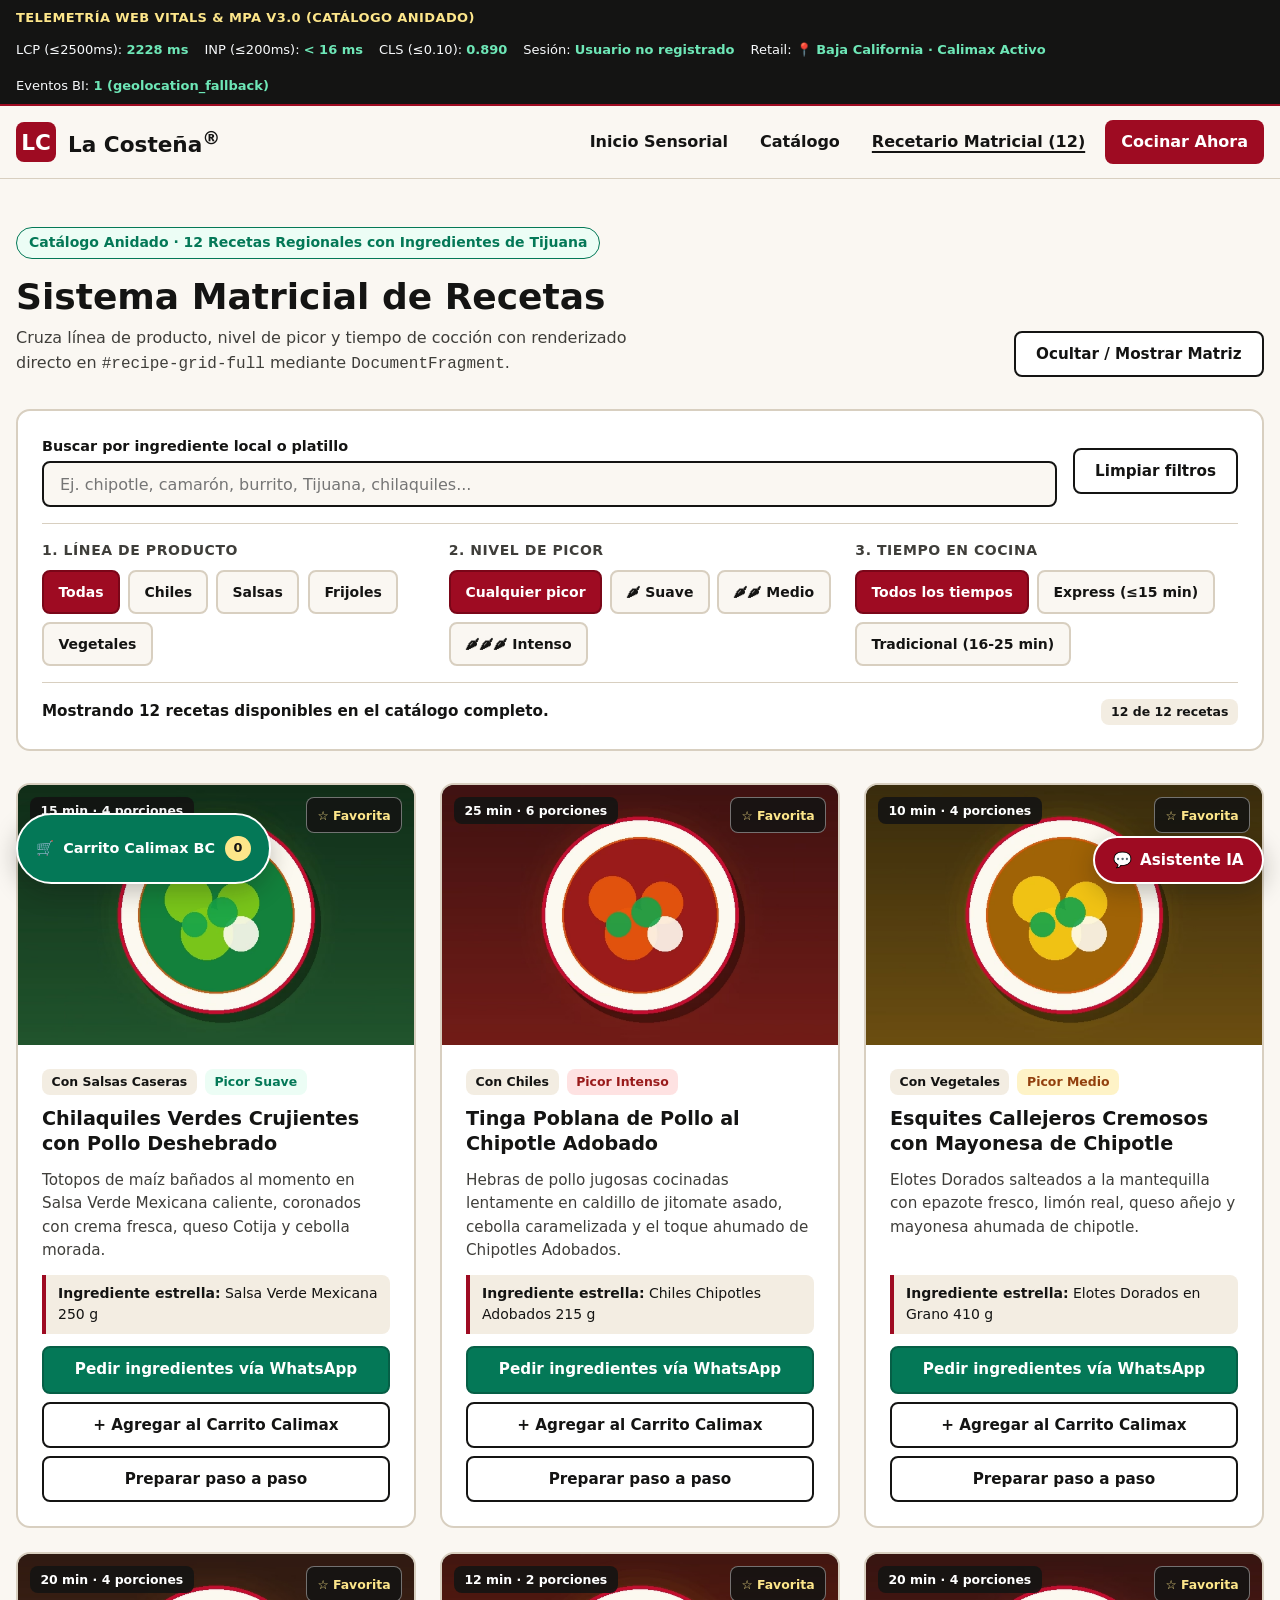
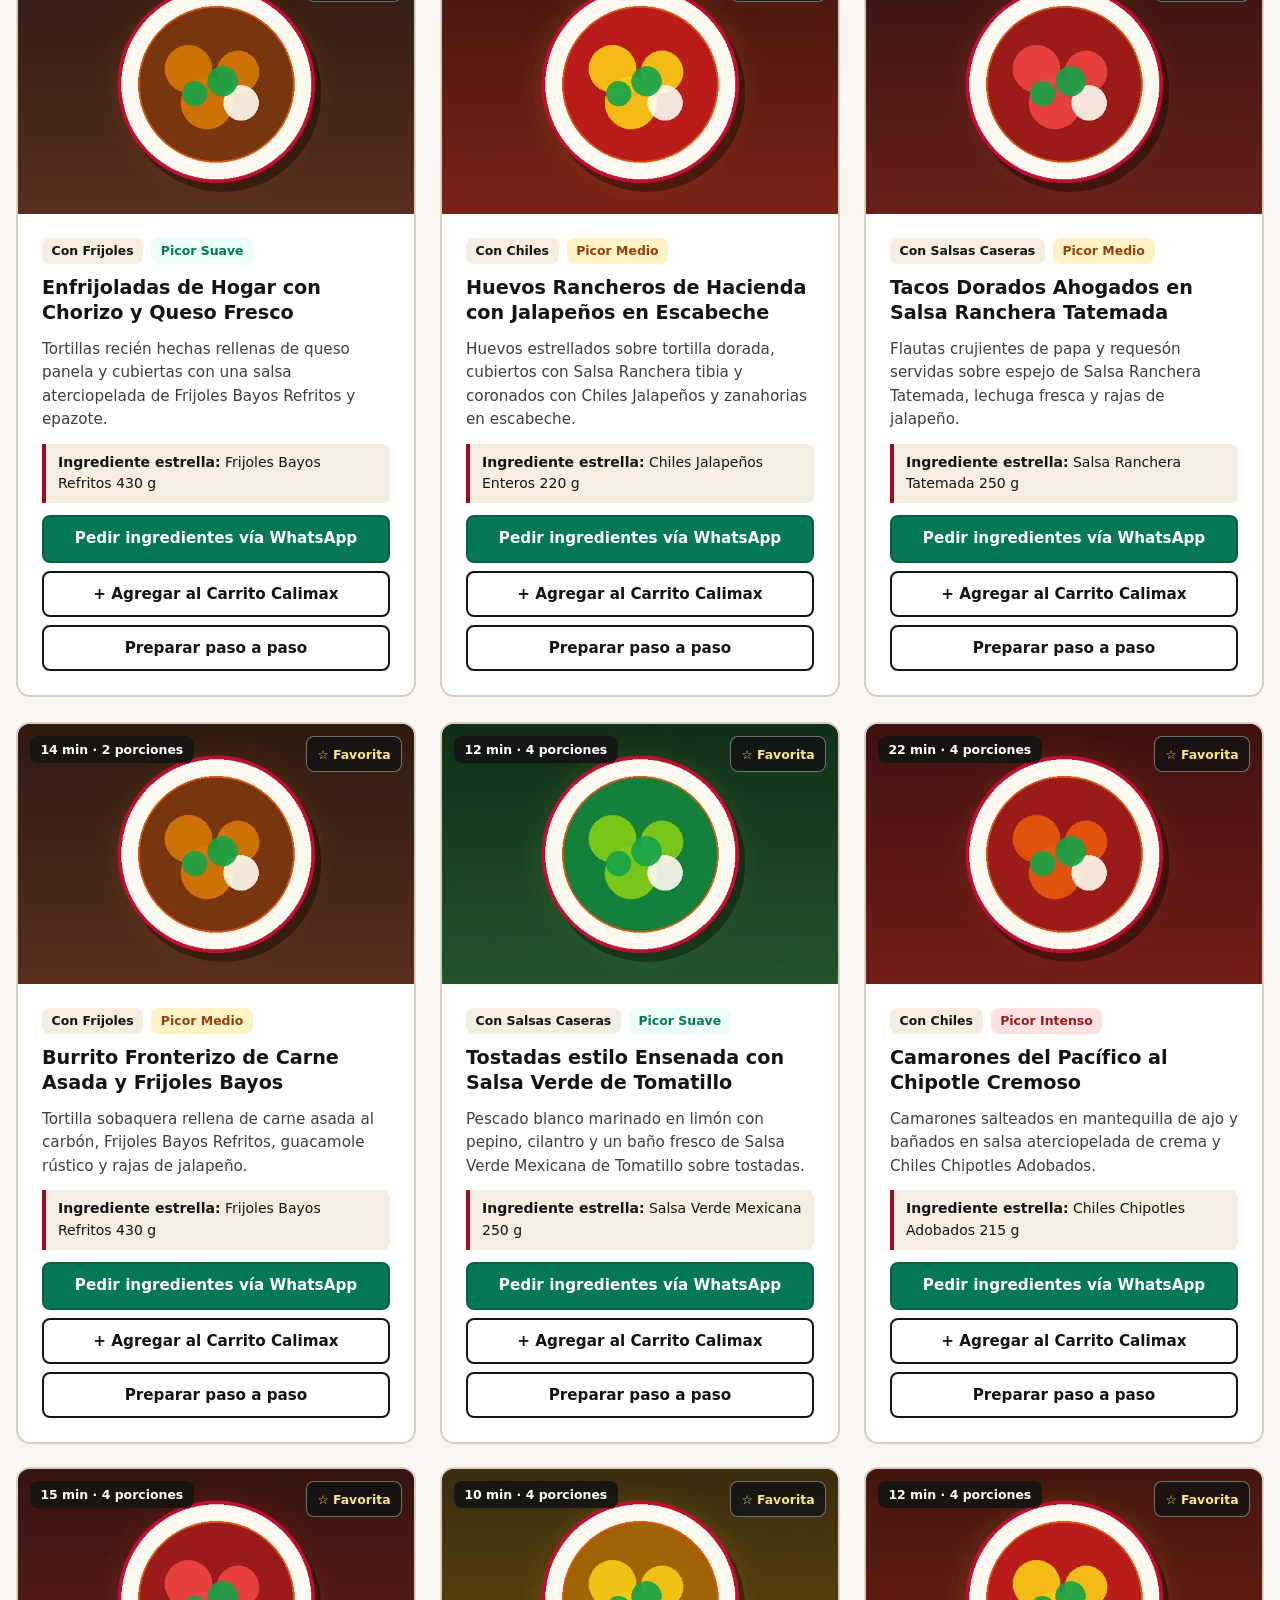
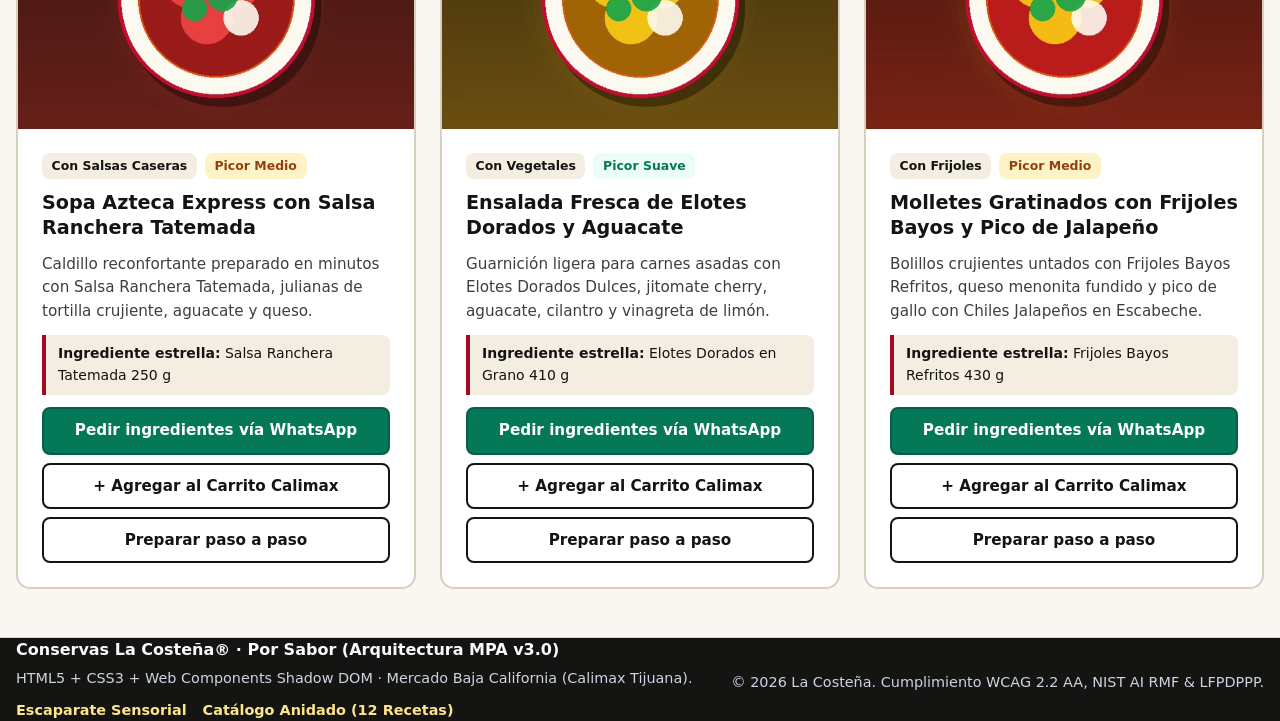
==== recetas.html @ 07c8aaff "Version 4.0" ====
<!DOCTYPE html>
<html lang="es-MX">
<head>
  <meta charset="UTF-8">
  <meta name="viewport" content="width=device-width, initial-scale=1.0">
  <title>La Costeña® | Recetario Matricial Completo (12+ Recetas Baja California)</title>
  <meta name="description" content="Explora las 12 recetas del Sistema Matricial de La Costeña® para Baja California. Filtra por línea de producto, nivel de picor y tiempo, y pide ingredientes en Calimax Tijuana.">
  <meta name="theme-color" content="#9E0B22">
  <link rel="stylesheet" href="css/styles.css">

  <!-- AEO JSON-LD Granular en recetas.html: 12 Recetas Completas -->
  <script type="application/ld+json">
  {
    "@context": "https://schema.org",
    "@graph": [
      { "@type": "Recipe", "@id": "https://www.lacostena.com.mx/#rec-chilaquiles", "name": "Chilaquiles Verdes Crujientes con Pollo Deshebrado" },
      { "@type": "Recipe", "@id": "https://www.lacostena.com.mx/#rec-tinga", "name": "Tinga Poblana de Pollo al Chipotle Adobado" },
      { "@type": "Recipe", "@id": "https://www.lacostena.com.mx/#rec-esquites", "name": "Esquites Callejeros Cremosos con Mayonesa de Chipotle" },
      { "@type": "Recipe", "@id": "https://www.lacostena.com.mx/#rec-enfrijoladas", "name": "Enfrijoladas de Hogar con Chorizo y Queso Fresco" },
      { "@type": "Recipe", "@id": "https://www.lacostena.com.mx/#rec-huevos-rancheros", "name": "Huevos Rancheros de Hacienda con Jalapeños en Escabeche" },
      { "@type": "Recipe", "@id": "https://www.lacostena.com.mx/#rec-tacos-dorados", "name": "Tacos Dorados Ahogados en Salsa Ranchera Tatemada" },
      { "@type": "Recipe", "@id": "https://www.lacostena.com.mx/#rec-burrito-baja", "name": "Burrito Fronterizo de Carne Asada y Frijoles Bayos" },
      { "@type": "Recipe", "@id": "https://www.lacostena.com.mx/#rec-tostadas-ceviche-verde", "name": "Tostadas estilo Ensenada con Salsa Verde de Tomatillo" },
      { "@type": "Recipe", "@id": "https://www.lacostena.com.mx/#rec-camarones-chipotle", "name": "Camarones del Pacífico al Chipotle Cremoso" },
      { "@type": "Recipe", "@id": "https://www.lacostena.com.mx/#rec-sopa-tortilla-ranchera", "name": "Sopa Azteca Express con Salsa Ranchera Tatemada" },
      { "@type": "Recipe", "@id": "https://www.lacostena.com.mx/#rec-ensalada-elotes-tijuana", "name": "Ensalada Fresca de Elotes Dorados y Aguacate" },
      { "@type": "Recipe", "@id": "https://www.lacostena.com.mx/#rec-molletes-jalapeno", "name": "Molletes Gratinados con Frijoles Bayos y Pico de Jalapeño" }
    ]
  }
  </script>
</head>
<body>
  <a href="#main-content" class="skip-link">Saltar al contenido principal</a>

  <!-- Barra de Auditoría de Presupuestos de Rendimiento y Telemetría Omnicanal -->
  <aside class="perf-bar" aria-label="Auditoría de presupuesto de rendimiento y telemetría en tiempo real">
    <div class="container perf-bar-inner">
      <span class="perf-title">Telemetría Web Vitals &amp; MPA v3.0 (Catálogo Anidado)</span>
      <ul class="perf-metrics">
        <li>LCP (&le;2500ms): <strong id="metric-lcp">&lt; 180 ms</strong></li>
        <li>INP (&le;200ms): <strong id="metric-inp">&lt; 16 ms</strong></li>
        <li>CLS (&le;0.10): <strong id="metric-cls">0.000</strong></li>
        <li>Sesión: <strong id="auth-status-label">Usuario no registrado</strong></li>
        <li>Retail: <strong id="geo-region-badge">📍 Baja California · Calimax Activo</strong></li>
        <li>Eventos BI: <strong id="metric-events" data-count="0">0</strong></li>
      </ul>
    </div>
  </aside>

  <!-- Web Component de Cabecera Compartida (Shadow DOM) -->
  <site-header>
    <header class="site-header">
      <nav aria-label="Navegación de respaldo"><a href="index.html">Volver al inicio</a></nav>
    </header>
  </site-header>

  <main id="main-content">
    <section id="recetas" class="section-block" aria-labelledby="recetas-heading">
      <div class="container">
        <div class="section-header">
          <div>
            <span class="eyebrow">Catálogo Anidado · 12 Recetas Regionales con Ingredientes de Tijuana</span>
            <h1 id="recetas-heading" class="section-title">Sistema Matricial de Recetas</h1>
            <p class="section-subtitle">
              Cruza línea de producto, nivel de picor y tiempo de cocción con renderizado directo en <code>#recipe-grid-full</code> mediante <code>DocumentFragment</code>.
            </p>
          </div>
          <button
            type="button"
            class="btn btn-secondary"
            id="btn-toggle-matrix"
            aria-expanded="true"
            aria-controls="matrix-panel"
          >
            Ocultar / Mostrar Matriz
          </button>
        </div>

        <div id="matrix-panel" class="matrix-shell">
          <div class="matrix-top-bar">
            <div class="search-field-wrap">
              <label for="recipe-search" class="search-label">Buscar por ingrediente local o platillo</label>
              <input
                type="search"
                id="recipe-search"
                class="search-input"
                placeholder="Ej. chipotle, camarón, burrito, Tijuana, chilaquiles..."
                autocomplete="off"
              >
            </div>
            <button type="button" class="btn btn-secondary" id="btn-reset-filters">
              Limpiar filtros
            </button>
          </div>

          <div id="recipe-matrix-controls" class="matrix-controls-grid">
            <!-- Eje 1: Categoría de Producto -->
            <div>
              <h2 id="axis-category-label" class="matrix-axis-title">1. Línea de Producto</h2>
              <div class="chip-group" role="group" aria-labelledby="axis-category-label">
                <button type="button" class="filter-chip" data-axis="category" data-value="all" aria-pressed="true">Todas</button>
                <button type="button" class="filter-chip" data-axis="category" data-value="chiles" aria-pressed="false">Chiles</button>
                <button type="button" class="filter-chip" data-axis="category" data-value="salsas" aria-pressed="false">Salsas</button>
                <button type="button" class="filter-chip" data-axis="category" data-value="frijoles" aria-pressed="false">Frijoles</button>
                <button type="button" class="filter-chip" data-axis="category" data-value="vegetales" aria-pressed="false">Vegetales</button>
              </div>
            </div>

            <!-- Eje 2: Nivel de Picor -->
            <div>
              <h2 id="axis-heat-label" class="matrix-axis-title">2. Nivel de Picor</h2>
              <div class="chip-group" role="group" aria-labelledby="axis-heat-label">
                <button type="button" class="filter-chip" data-axis="heat" data-value="all" aria-pressed="true">Cualquier picor</button>
                <button type="button" class="filter-chip" data-axis="heat" data-value="suave" aria-pressed="false">🌶 Suave</button>
                <button type="button" class="filter-chip" data-axis="heat" data-value="medio" aria-pressed="false">🌶🌶 Medio</button>
                <button type="button" class="filter-chip" data-axis="heat" data-value="alto" aria-pressed="false">🌶🌶🌶 Intenso</button>
              </div>
            </div>

            <!-- Eje 3: Tiempo de Preparación -->
            <div>
              <h2 id="axis-time-label" class="matrix-axis-title">3. Tiempo en Cocina</h2>
              <div class="chip-group" role="group" aria-labelledby="axis-time-label">
                <button type="button" class="filter-chip" data-axis="time" data-value="all" aria-pressed="true">Todos los tiempos</button>
                <button type="button" class="filter-chip" data-axis="time" data-value="express" aria-pressed="false">Express (&le;15 min)</button>
                <button type="button" class="filter-chip" data-axis="time" data-value="tradicional" aria-pressed="false">Tradicional (16-25 min)</button>
              </div>
            </div>
          </div>

          <div class="matrix-status-bar">
            <p id="filter-status" role="status" aria-live="polite" aria-atomic="true">
              Mostrando 12 recetas disponibles en el catálogo completo.
            </p>
            <span id="recipe-count-badge" class="tag-pill">12 de 12 recetas</span>
          </div>
        </div>

        <!-- Contenedor Completo de 12+ Recetas -->
        <div id="recipe-grid-full" class="card-grid" aria-live="polite"></div>
      </div>
    </section>
  </main>

  <!-- Modal Nativo <dialog> para Receta Paso a Paso -->
  <dialog id="recipe-dialog" class="recipe-dialog" aria-labelledby="dialog-recipe-title">
    <div id="recipe-dialog-content" class="dialog-inner"></div>
  </dialog>

  <!-- Widget Omnicanal de Carrito WhatsApp (Web Component con Shadow DOM) -->
  <whatsapp-cart-widget></whatsapp-cart-widget>

  <!-- Agente Virtual de Atención al Cliente (NIST AI Risk Management Framework & LFPDPPP) -->
  <aside id="ai-chatbot" class="ai-chatbot" aria-label="Agente virtual de atención al cliente La Costeña">
    <button
      type="button"
      id="chatbot-toggle"
      class="chatbot-fab"
      aria-expanded="false"
      aria-controls="chatbot-panel"
    >
      <span aria-hidden="true">💬</span>
      <span>Asistente IA</span>
    </button>

    <div id="chatbot-panel" class="chatbot-panel" hidden>
      <div class="chatbot-header">
        <div>
          <strong class="chatbot-title">Chef Virtual La Costeña®</strong>
          <span class="chatbot-badge">NIST AI RMF · Sesión Efímera</span>
        </div>
        <button type="button" id="chatbot-close" class="chatbot-close" aria-label="Minimizar asistente virtual">✕</button>
      </div>

      <p class="chatbot-disclosure">
        Aviso de transparencia (NIST AI RMF / LFPDPPP): Interactúas con un sistema automatizado sin retención de datos personales. El historial se purga al cerrar la pestaña.
      </p>

      <div id="chatbot-messages" class="chatbot-messages" role="log" aria-live="polite">
        <div class="chat-msg chat-msg-bot">
          ¡Hola! Estás en el catálogo completo de 12 recetas. Pregúntame por mariscos de Ensenada, burritos fronterizos o chiles chipotles.
        </div>
      </div>

      <form id="chatbot-form" class="chatbot-form">
        <label for="chatbot-input" class="sr-only">Escribe tu consulta culinaria</label>
        <input
          type="text"
          id="chatbot-input"
          class="chatbot-input"
          placeholder="Ej. ¿Qué receta lleva camarón?"
          autocomplete="off"
          required
        >
        <button type="submit" class="btn btn-primary chatbot-send">Enviar</button>
      </form>
    </div>
  </aside>

  <!-- Web Component de Pie de Página Compartido (Shadow DOM) -->
  <site-footer>
    <footer class="site-footer">&copy; 2026 La Costeña</footer>
  </site-footer>

  <script type="module" src="js/app.js"></script>
</body>
</html>
---- css/styles.css ----
:root {
  /* Paleta Sensorial de Alto Contraste (WCAG 2.2 AA/AAA) */
  --color-brand-red: #9E0B22;
  --color-brand-red-dark: #7A0618;
  --color-accent-orange: #C2410C;
  --color-herb-green: #047857;
  --color-herb-bg: #ECFDF5;
  --color-bg-canvas: #FAF7F2;
  --color-bg-surface: #FFFFFF;
  --color-bg-elevated: #F3EDE2;
  --color-text-primary: #141413;
  --color-text-secondary: #3F3E3A;
  --color-border: #D8CFC0;
  --color-focus-ring: #047857;
  --color-focus-offset: #FFFFFF;

  /* Tipografía Nativa de Alto Rendimiento (0 bloqueo de fuentes externas) */
  --font-display: 'Rubik', system-ui, -apple-system, 'Segoe UI', Roboto, sans-serif;
  --font-sans: 'Nunito Sans', system-ui, -apple-system, 'Segoe UI', Roboto, sans-serif;

  /* Escala Espacial */
  --space-1: 0.25rem;
  --space-2: 0.5rem;
  --space-3: 0.75rem;
  --space-4: 1rem;
  --space-6: 1.5rem;
  --space-8: 2rem;
  --space-12: 3rem;
  --space-16: 4rem;

  --radius-sm: 0.5rem;
  --radius-md: 0.875rem;
  --radius-lg: 1.25rem;
  --ease-gpu: cubic-bezier(0.22, 1, 0.36, 1);
}

*,
*::before,
*::after {
  box-sizing: border-box;
  margin: 0;
  padding: 0;
}

html {
  font-size: 16px;
  scroll-behavior: smooth;
  background-color: var(--color-bg-canvas);
  color: var(--color-text-primary);
  font-family: var(--font-sans);
  line-height: 1.55;
  -webkit-text-size-adjust: 100%;
}

body {
  min-height: 100vh;
  overflow-x: hidden;
}

/* Accesibilidad WCAG 2.2: Anillos de Foco de Alto Contraste */
:focus-visible {
  outline: 3px solid var(--color-focus-ring);
  outline-offset: 3px;
  box-shadow: 0 0 0 6px rgba(4, 120, 87, 0.2);
}

/* Enlace para saltar navegación por teclado */
.skip-link {
  position: absolute;
  top: var(--space-2);
  left: var(--space-4);
  z-index: 9999;
  padding: var(--space-3) var(--space-4);
  background: var(--color-text-primary);
  color: #FFFFFF;
  font-weight: 700;
  text-decoration: none;
  border-radius: var(--radius-sm);
  transform: translate3d(0, -150%, 0);
  transition: transform 180ms var(--ease-gpu);
}

.skip-link:focus-visible {
  transform: translate3d(0, 0, 0);
}

.container {
  width: 100%;
  max-width: 1280px;
  margin-inline: auto;
  padding-inline: var(--space-4);
}

/* Barra de Auditoría de Presupuesto de Rendimiento (Fase 1) */
.perf-bar {
  background: var(--color-text-primary);
  color: #F8FAFC;
  font-size: 0.8125rem;
  padding-block: var(--space-2);
  border-bottom: 2px solid var(--color-brand-red);
}

.perf-bar-inner {
  display: flex;
  flex-wrap: wrap;
  align-items: center;
  justify-content: space-between;
  gap: var(--space-3);
}

.perf-title {
  font-weight: 700;
  letter-spacing: 0.03em;
  text-transform: uppercase;
  color: #FDE68A;
}

.perf-metrics {
  display: flex;
  flex-wrap: wrap;
  gap: var(--space-4);
  list-style: none;
}

.perf-metrics strong {
  color: #6EE7B7;
  font-variant-numeric: tabular-nums;
}

/* Cabecera y Navegación Global */
.site-header {
  position: sticky;
  top: 0;
  z-index: 100;
  background: rgba(250, 247, 242, 0.96);
  border-bottom: 1px solid var(--color-border);
}

.header-inner {
  display: flex;
  align-items: center;
  justify-content: space-between;
  min-height: 4.5rem;
  gap: var(--space-4);
}

.brand-logo {
  display: inline-flex;
  align-items: center;
  gap: var(--space-3);
  text-decoration: none;
  color: var(--color-text-primary);
  font-family: var(--font-display);
  font-weight: 800;
  font-size: 1.35rem;
  min-height: 44px;
}

.brand-crest {
  display: inline-flex;
  align-items: center;
  justify-content: center;
  width: 2.5rem;
  height: 2.5rem;
  background: var(--color-brand-red);
  color: #FFFFFF;
  border-radius: var(--radius-sm);
  font-weight: 900;
}

.nav-toggle {
  display: none;
  align-items: center;
  justify-content: center;
  min-width: 44px;
  min-height: 44px;
  padding: var(--space-2) var(--space-3);
  border: 2px solid var(--color-text-primary);
  background: var(--color-bg-surface);
  color: var(--color-text-primary);
  border-radius: var(--radius-sm);
  font-weight: 700;
  cursor: pointer;
}

.nav-list {
  display: flex;
  align-items: center;
  gap: var(--space-2);
  list-style: none;
}

.nav-link {
  display: inline-flex;
  align-items: center;
  min-height: 44px;
  padding-inline: var(--space-3);
  color: var(--color-text-primary);
  font-weight: 700;
  text-decoration: none;
  border-radius: var(--radius-sm);
  transition: transform 160ms var(--ease-gpu), opacity 160ms var(--ease-gpu);
}

.nav-link:hover {
  opacity: 0.78;
  transform: translate3d(0, -1px, 0);
}

.nav-cta {
  background: var(--color-brand-red);
  color: #FFFFFF;
  padding-inline: var(--space-4);
}

.nav-cta:hover {
  opacity: 0.94;
}

/* Hero Section - Prioridad LCP y Saciación Sensorial (Fase 2) */
.hero-section {
  padding-block: var(--space-8) var(--space-12);
  border-bottom: 1px solid var(--color-border);
}

.hero-grid {
  display: grid;
  grid-template-columns: 1.08fr 0.92fr;
  align-items: center;
  gap: var(--space-8);
}

.eyebrow {
  display: inline-flex;
  align-items: center;
  gap: var(--space-2);
  padding: var(--space-1) var(--space-3);
  background: var(--color-herb-bg);
  color: var(--color-herb-green);
  border: 1px solid var(--color-herb-green);
  border-radius: 999px;
  font-size: 0.875rem;
  font-weight: 800;
  margin-bottom: var(--space-4);
}

.hero-title {
  font-family: var(--font-display);
  font-size: clamp(2rem, 4vw, 3.25rem);
  line-height: 1.12;
  letter-spacing: -0.02em;
  margin-bottom: var(--space-4);
  color: var(--color-text-primary);
}

.hero-lead {
  font-size: 1.125rem;
  color: var(--color-text-secondary);
  max-width: 58ch;
  margin-bottom: var(--space-6);
}

.hero-actions {
  display: flex;
  flex-wrap: wrap;
  gap: var(--space-3);
  margin-bottom: var(--space-6);
}

/* Botones con área táctil mínima de 44x44px y aceleración GPU */
.btn {
  display: inline-flex;
  align-items: center;
  justify-content: center;
  gap: var(--space-2);
  min-height: 46px;
  padding: 0.65rem 1.25rem;
  font-family: inherit;
  font-size: 0.95rem;
  font-weight: 800;
  text-decoration: none;
  border-radius: var(--radius-sm);
  border: 2px solid transparent;
  cursor: pointer;
  will-change: transform, opacity;
  transition: transform 180ms var(--ease-gpu), opacity 180ms var(--ease-gpu);
}

.btn:hover {
  transform: translate3d(0, -2px, 0);
}

.btn:active {
  transform: translate3d(0, 0, 0) scale3d(0.98, 0.98, 1);
}

.btn-primary {
  background: var(--color-brand-red);
  color: #FFFFFF;
}

.btn-secondary {
  background: var(--color-bg-surface);
  color: var(--color-text-primary);
  border-color: var(--color-text-primary);
}

.hero-trust-list {
  display: grid;
  grid-template-columns: repeat(3, 1fr);
  gap: var(--space-3);
  list-style: none;
  padding-top: var(--space-4);
  border-top: 1px solid var(--color-border);
}

.hero-trust-list strong {
  display: block;
  font-size: 1.25rem;
  color: var(--color-brand-red);
}

.hero-trust-list span {
  font-size: 0.875rem;
  color: var(--color-text-secondary);
}

.hero-visual {
  position: relative;
  border-radius: var(--radius-lg);
  overflow: hidden;
  border: 2px solid var(--color-border);
  background: #230A0E;
}

.media-picture {
  display: block;
  width: 100%;
  height: 100%;
}

.media-img {
  display: block;
  width: 100%;
  height: auto;
  object-fit: cover;
  will-change: transform;
  transition: transform 260ms var(--ease-gpu);
}

.hero-caption {
  position: absolute;
  bottom: var(--space-3);
  left: var(--space-3);
  right: var(--space-3);
  background: rgba(20, 20, 19, 0.88);
  color: #FFFFFF;
  padding: var(--space-3) var(--space-4);
  border-radius: var(--radius-sm);
  font-size: 0.875rem;
  display: flex;
  justify-content: space-between;
  align-items: center;
  gap: var(--space-2);
}

/* Secciones Generales */
.section-block {
  padding-block: var(--space-12);
  border-bottom: 1px solid var(--color-border);
}

.section-header {
  display: flex;
  flex-wrap: wrap;
  align-items: flex-end;
  justify-content: space-between;
  gap: var(--space-4);
  margin-bottom: var(--space-8);
}

.section-title {
  font-family: var(--font-display);
  font-size: clamp(1.65rem, 3vw, 2.25rem);
  line-height: 1.2;
}

.section-subtitle {
  color: var(--color-text-secondary);
  max-width: 62ch;
  margin-top: var(--space-2);
}

/* Sistema Matricial de Filtrado de Recetas (Fase 3 & Fase 4) */
.matrix-shell {
  background: var(--color-bg-surface);
  border: 2px solid var(--color-border);
  border-radius: var(--radius-md);
  padding: var(--space-6);
  margin-bottom: var(--space-8);
}

.matrix-top-bar {
  display: flex;
  flex-wrap: wrap;
  align-items: center;
  justify-content: space-between;
  gap: var(--space-4);
  margin-bottom: var(--space-4);
}

.search-field-wrap {
  flex: 1 1 280px;
  display: flex;
  flex-direction: column;
  gap: var(--space-1);
}

.search-label {
  font-weight: 800;
  font-size: 0.9rem;
}

.search-input {
  min-height: 46px;
  padding: 0.6rem 1rem;
  border: 2px solid var(--color-text-primary);
  border-radius: var(--radius-sm);
  font-size: 1rem;
  font-family: inherit;
  background: var(--color-bg-canvas);
  color: var(--color-text-primary);
}

.matrix-controls-grid {
  display: grid;
  grid-template-columns: repeat(3, 1fr);
  gap: var(--space-6);
  padding-top: var(--space-4);
  border-top: 1px solid var(--color-border);
}

.matrix-axis-title {
  font-size: 0.875rem;
  font-weight: 800;
  text-transform: uppercase;
  letter-spacing: 0.04em;
  color: var(--color-text-secondary);
  margin-bottom: var(--space-2);
}

.chip-group {
  display: flex;
  flex-wrap: wrap;
  gap: var(--space-2);
}

.filter-chip {
  min-height: 44px;
  padding: 0.45rem 0.9rem;
  border: 2px solid var(--color-border);
  background: var(--color-bg-canvas);
  color: var(--color-text-primary);
  border-radius: var(--radius-sm);
  font-family: inherit;
  font-size: 0.875rem;
  font-weight: 700;
  cursor: pointer;
  will-change: transform, opacity;
  transition: transform 150ms var(--ease-gpu), opacity 150ms var(--ease-gpu);
}

.filter-chip:hover {
  transform: translate3d(0, -2px, 0);
  border-color: var(--color-text-primary);
}

.filter-chip[aria-pressed="true"] {
  background: var(--color-brand-red);
  color: #FFFFFF;
  border-color: var(--color-brand-red-dark);
}

.matrix-status-bar {
  display: flex;
  flex-wrap: wrap;
  align-items: center;
  justify-content: space-between;
  gap: var(--space-3);
  margin-top: var(--space-4);
  padding-top: var(--space-4);
  border-top: 1px solid var(--color-border);
  font-size: 0.95rem;
  font-weight: 700;
}

/* Tarjetas aceleradas por GPU (60fps sin reflujo) */
.card-grid {
  display: grid;
  grid-template-columns: repeat(3, 1fr);
  gap: var(--space-6);
}

.gpu-card {
  background: var(--color-bg-surface);
  border: 2px solid var(--color-border);
  border-radius: var(--radius-md);
  overflow: hidden;
  display: flex;
  flex-direction: column;
  will-change: transform, opacity;
  transform: translate3d(0, 0, 0);
  transition: transform 220ms var(--ease-gpu), opacity 220ms var(--ease-gpu);
}

.gpu-card:hover {
  transform: translate3d(0, -6px, 0);
  border-color: var(--color-text-primary);
}

.gpu-card:hover .media-img {
  transform: scale3d(1.04, 1.04, 1);
}

.product-media,
.recipe-media {
  position: relative;
  overflow: hidden;
  background: #1E1B18;
  aspect-ratio: 1 / 1;
}

.recipe-media {
  aspect-ratio: 16 / 10.5;
}

.product-badge,
.recipe-time-badge {
  position: absolute;
  top: var(--space-3);
  left: var(--space-3);
  z-index: 2;
  background: rgba(20, 20, 19, 0.9);
  color: #FFFFFF;
  padding: 0.25rem 0.65rem;
  border-radius: var(--radius-sm);
  font-size: 0.78rem;
  font-weight: 800;
}

.product-body,
.recipe-body {
  padding: var(--space-6);
  display: flex;
  flex-direction: column;
  flex: 1;
  gap: var(--space-3);
}

.product-meta,
.recipe-tags {
  display: flex;
  flex-wrap: wrap;
  align-items: center;
  gap: var(--space-2);
}

.tag-pill,
.heat-pill {
  display: inline-flex;
  align-items: center;
  padding: 0.2rem 0.6rem;
  border-radius: var(--radius-sm);
  font-size: 0.78rem;
  font-weight: 800;
}

.tag-pill {
  background: var(--color-bg-elevated);
  color: var(--color-text-primary);
}

.heat-suave {
  background: var(--color-herb-bg);
  color: var(--color-herb-green);
}

.heat-medio {
  background: #FEF3C7;
  color: #92400E;
}

.heat-alto {
  background: #FEE2E2;
  color: #991B1B;
}

.product-title,
.recipe-title {
  font-family: var(--font-display);
  font-size: 1.2rem;
  line-height: 1.3;
}

.product-desc,
.recipe-summary {
  color: var(--color-text-secondary);
  font-size: 0.95rem;
  flex: 1;
}

.recipe-ingredient-highlight {
  font-size: 0.875rem;
  padding: var(--space-2) var(--space-3);
  background: var(--color-bg-elevated);
  border-left: 4px solid var(--color-brand-red);
  border-radius: 0 var(--radius-sm) var(--radius-sm) 0;
}

.product-footer {
  display: flex;
  align-items: center;
  justify-content: space-between;
  gap: var(--space-3);
  padding-top: var(--space-3);
  border-top: 1px solid var(--color-border);
}

.product-weight {
  display: block;
  font-size: 0.8rem;
  color: var(--color-text-secondary);
  font-weight: 700;
}

.product-price {
  font-size: 1.25rem;
  font-weight: 900;
  color: var(--color-brand-red);
}

.empty-state {
  grid-column: 1 / -1;
  text-align: center;
  padding: var(--space-12) var(--space-4);
  background: var(--color-bg-elevated);
  border-radius: var(--radius-md);
}

.empty-title {
  font-size: 1.15rem;
  font-weight: 700;
  margin-bottom: var(--space-4);
}

/* Modal Nativo <dialog> Accesible */
.recipe-dialog {
  margin: auto;
  width: min(92vw, 760px);
  border: 3px solid var(--color-text-primary);
  border-radius: var(--radius-md);
  background: var(--color-bg-surface);
  color: var(--color-text-primary);
  padding: 0;
}

.recipe-dialog::backdrop {
  background: rgba(20, 20, 19, 0.72);
}

.dialog-inner {
  padding: var(--space-6);
}

.dialog-header {
  display: flex;
  align-items: flex-start;
  justify-content: space-between;
  gap: var(--space-4);
  margin-bottom: var(--space-4);
}

.dialog-title {
  font-family: var(--font-display);
  font-size: 1.5rem;
  margin-top: var(--space-2);
}

.btn-icon-close {
  min-width: 44px;
  min-height: 44px;
  display: inline-flex;
  align-items: center;
  justify-content: center;
  border: 2px solid var(--color-text-primary);
  background: var(--color-bg-canvas);
  border-radius: var(--radius-sm);
  cursor: pointer;
}

.dialog-meta-bar {
  display: flex;
  flex-wrap: wrap;
  gap: var(--space-4);
  padding: var(--space-3) var(--space-4);
  background: var(--color-bg-elevated);
  border-radius: var(--radius-sm);
  margin-bottom: var(--space-6);
}

.dialog-columns {
  display: grid;
  grid-template-columns: 1fr 1.2fr;
  gap: var(--space-6);
}

.dialog-list,
.dialog-steps {
  margin-top: var(--space-3);
  padding-left: var(--space-6);
  display: flex;
  flex-direction: column;
  gap: var(--space-2);
}

/* Sección AEO / Respuestas Directas para Motores de IA (Fase 4) */
.aeo-grid {
  display: grid;
  grid-template-columns: repeat(2, 1fr);
  gap: var(--space-6);
}

.aeo-card {
  background: var(--color-bg-surface);
  border: 2px solid var(--color-border);
  border-radius: var(--radius-md);
  padding: var(--space-6);
}

.aeo-card summary {
  font-weight: 800;
  font-size: 1.05rem;
  cursor: pointer;
  min-height: 44px;
  display: flex;
  align-items: center;
}

.aeo-card p {
  margin-top: var(--space-3);
  color: var(--color-text-secondary);
}

/* Pie de página */
.site-footer {
  background: var(--color-text-primary);
  color: #F8FAFC;
  padding-block: var(--space-12);
}

.footer-inner {
  display: flex;
  flex-wrap: wrap;
  justify-content: space-between;
  gap: var(--space-6);
}

/* Responsividad Mobile-First / Breakpoints (375px, 768px, 1024px, 1440px) */
@media (max-width: 1024px) {
  .hero-grid {
    grid-template-columns: 1fr;
  }
  .card-grid,
  .matrix-controls-grid {
    grid-template-columns: repeat(2, 1fr);
  }
}

@media (max-width: 768px) {
  .nav-toggle {
    display: inline-flex;
  }
  .nav-list {
    display: none;
    position: absolute;
    top: 100%;
    left: 0;
    right: 0;
    background: var(--color-bg-surface);
    border-bottom: 2px solid var(--color-text-primary);
    flex-direction: column;
    align-items: stretch;
    padding: var(--space-4);
  }
  .nav-list[data-open="true"] {
    display: flex;
  }
  .card-grid,
  .matrix-controls-grid,
  .dialog-columns,
  .aeo-grid,
  .hero-trust-list {
    grid-template-columns: 1fr;
  }
}

/* Animación de filtrado delegada a la GPU */
.card-grid.is-filtering .gpu-card,
.gpu-card.is-filtered-out {
  transform: scale(0.95);
  opacity: 0;
}

/* Carrusel de Descubrimiento Sensorial (v3.0 MPA - 100% CSS Scroll-Snap Nativo) */
.sensory-carousel {
  display: grid;
  grid-auto-flow: column;
  grid-auto-columns: minmax(290px, calc(33.333% - 1rem));
  gap: var(--space-6);
  overflow-x: auto;
  padding-bottom: var(--space-4);
  scroll-snap-type: x mandatory;
  overscroll-behavior-x: contain;
  -webkit-overflow-scrolling: touch;
}

.carousel-slide {
  scroll-snap-align: start;
}

@media (max-width: 900px) {
  .sensory-carousel {
    grid-auto-columns: minmax(280px, 84%);
  }
}

.recipe-actions {
  display: flex;
  flex-direction: column;
  gap: var(--space-2);
  margin-top: auto;
}

.btn-whatsapp-calimax {
  background: var(--color-herb-green);
  color: #FFFFFF;
  border-color: #065F46;
  width: 100%;
  text-align: center;
}

.btn-whatsapp-calimax:hover {
  background: #065F46;
}

.btn-fav-recipe {
  position: absolute;
  top: var(--space-3);
  right: var(--space-3);
  z-index: 2;
  min-height: 36px;
  padding: 0.25rem 0.65rem;
  border-radius: var(--radius-sm);
  border: 1px solid rgba(255, 255, 255, 0.4);
  background: rgba(20, 20, 19, 0.88);
  color: #FDE68A;
  font-family: inherit;
  font-size: 0.78rem;
  font-weight: 800;
  cursor: pointer;
}

.dialog-footer-actions {
  margin-top: var(--space-6);
  padding-top: var(--space-4);
  border-top: 1px solid var(--color-border);
}

/* Agente Virtual Flotante (#ai-chatbot - NIST AI RMF) */
.ai-chatbot {
  position: fixed;
  bottom: var(--space-4);
  right: var(--space-4);
  z-index: 900;
  display: flex;
  flex-direction: column;
  align-items: flex-end;
  gap: var(--space-2);
}

.chatbot-fab {
  display: inline-flex;
  align-items: center;
  gap: var(--space-2);
  min-height: 48px;
  padding: 0.65rem 1.15rem;
  border-radius: 999px;
  border: 2px solid #FFFFFF;
  background: var(--color-brand-red);
  color: #FFFFFF;
  font-family: inherit;
  font-size: 0.95rem;
  font-weight: 800;
  box-shadow: 0 8px 24px rgba(20, 20, 19, 0.28);
  cursor: pointer;
  transition: transform 180ms var(--ease-gpu), opacity 180ms var(--ease-gpu);
}

.chatbot-fab:hover {
  transform: translate3d(0, -2px, 0);
}

.chatbot-panel {
  width: min(92vw, 360px);
  background: var(--color-bg-surface);
  border: 2px solid var(--color-text-primary);
  border-radius: var(--radius-md);
  box-shadow: 0 12px 32px rgba(20, 20, 19, 0.25);
  overflow: hidden;
  display: flex;
  flex-direction: column;
}

.chatbot-panel[hidden] {
  display: none;
}

.chatbot-header {
  display: flex;
  align-items: center;
  justify-content: space-between;
  padding: var(--space-3) var(--space-4);
  background: var(--color-text-primary);
  color: #FFFFFF;
}

.chatbot-title {
  display: block;
  font-size: 0.95rem;
}

.chatbot-badge {
  display: block;
  font-size: 0.72rem;
  color: #6EE7B7;
}

.chatbot-close {
  min-width: 36px;
  min-height: 36px;
  border: 1px solid rgba(255, 255, 255, 0.35);
  background: transparent;
  color: #FFFFFF;
  border-radius: var(--radius-sm);
  cursor: pointer;
}

.chatbot-disclosure {
  font-size: 0.75rem;
  padding: var(--space-2) var(--space-3);
  background: var(--color-bg-elevated);
  color: var(--color-text-secondary);
  border-bottom: 1px solid var(--color-border);
}

.chatbot-messages {
  max-height: 220px;
  overflow-y: auto;
  padding: var(--space-3);
  display: flex;
  flex-direction: column;
  gap: var(--space-2);
}

.chat-msg {
  padding: var(--space-2) var(--space-3);
  border-radius: var(--radius-sm);
  font-size: 0.85rem;
}

.chat-msg-bot {
  background: var(--color-bg-elevated);
  color: var(--color-text-primary);
  align-self: flex-start;
}

.chat-msg-user {
  background: var(--color-brand-red);
  color: #FFFFFF;
  align-self: flex-end;
}

.chatbot-form {
  display: flex;
  gap: var(--space-2);
  padding: var(--space-3);
  border-top: 1px solid var(--color-border);
}

.chatbot-input {
  flex: 1;
  min-height: 40px;
  padding: 0.4rem 0.65rem;
  border: 2px solid var(--color-border);
  border-radius: var(--radius-sm);
  font-family: inherit;
  font-size: 0.875rem;
}

.chatbot-send {
  min-height: 40px;
  padding: 0.4rem 0.85rem;
}

.sr-only {
  position: absolute;
  width: 1px;
  height: 1px;
  padding: 0;
  margin: -1px;
  overflow: hidden;
  clip: rect(0, 0, 0, 0);
  white-space: nowrap;
  border: 0;
}

/* Fase 4 & v2.0: Neuro-inclusión (@media prefers-reduced-motion) */
@media (prefers-reduced-motion: reduce) {
  * {
    transition: none !important;
  }
  *,
  *::before,
  *::after {
    animation-duration: 0.01ms !important;
    animation-iteration-count: 1 !important;
    transition-duration: 0.01ms !important;
    scroll-behavior: auto !important;
  }
  .gpu-card:hover,
  .btn:hover,
  .filter-chip:hover,
  .nav-link:hover,
  .gpu-card:hover .media-img {
    transform: none !important;
  }
}
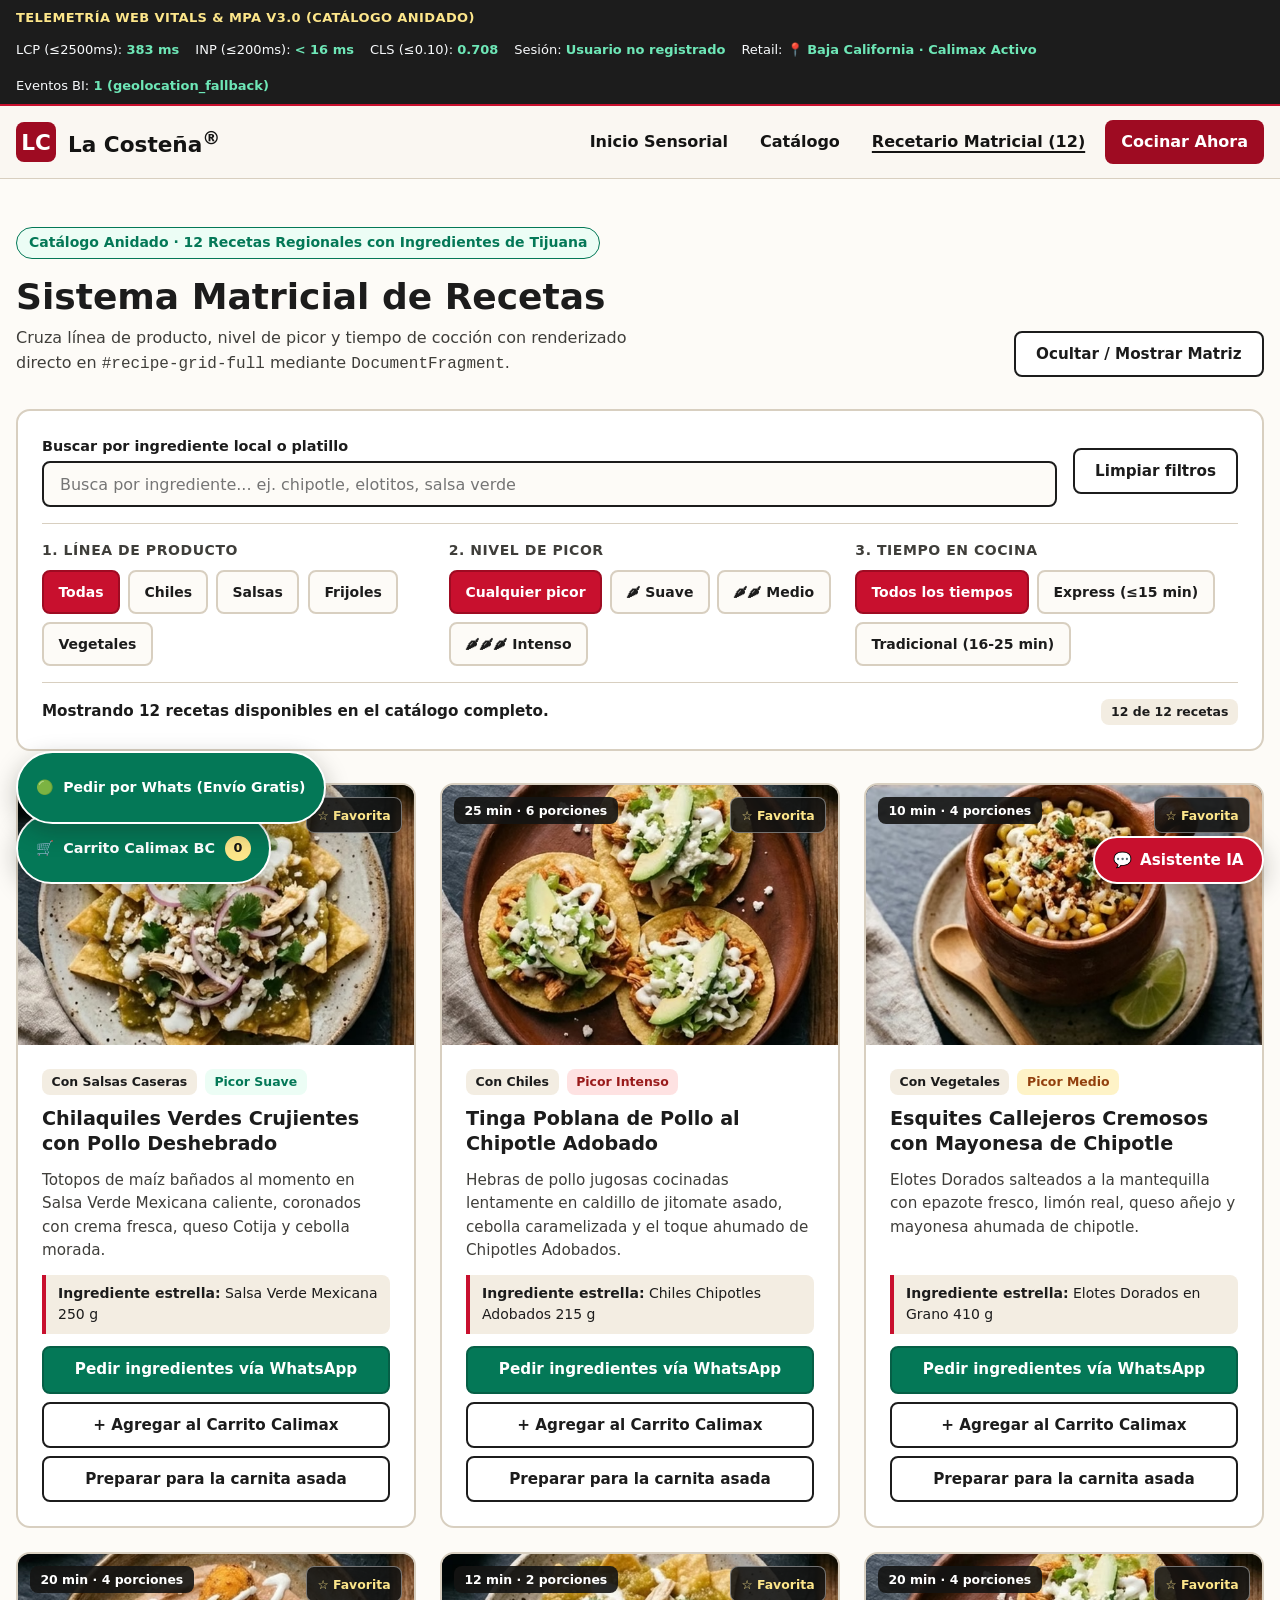
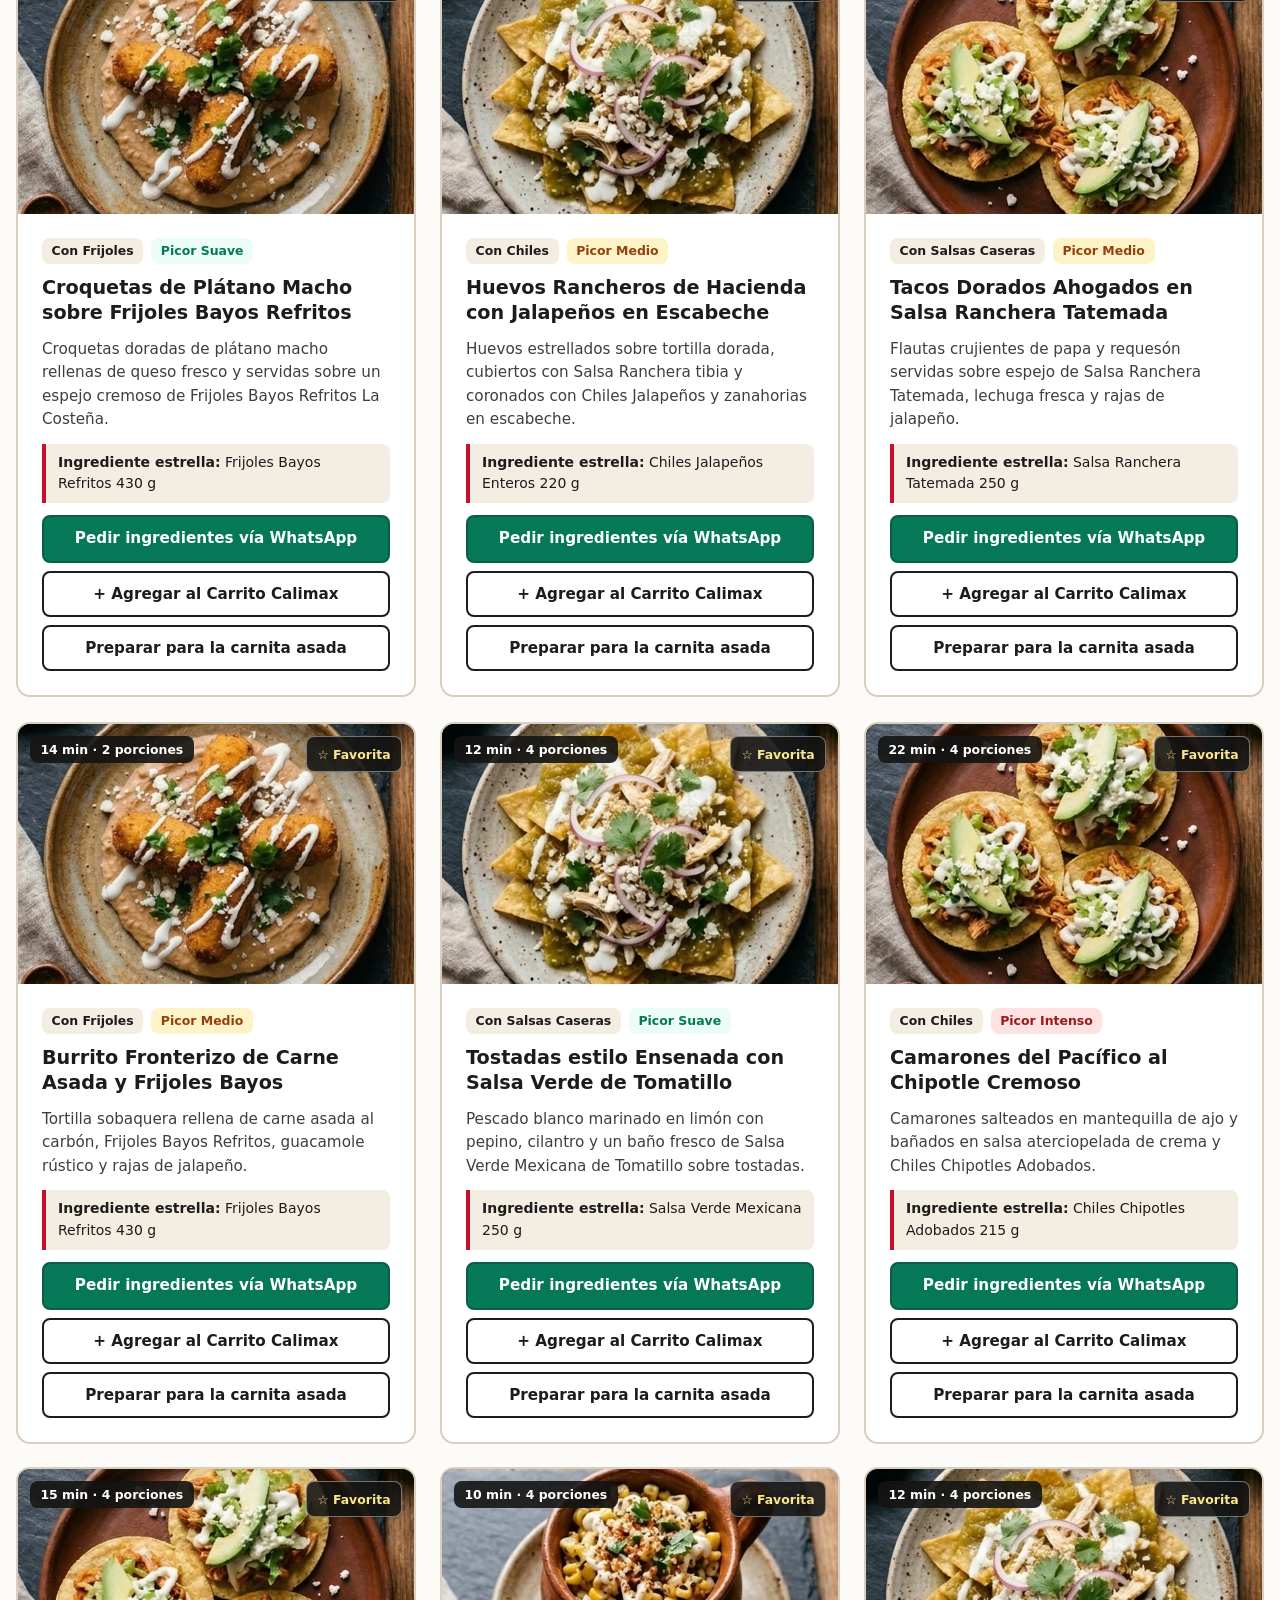
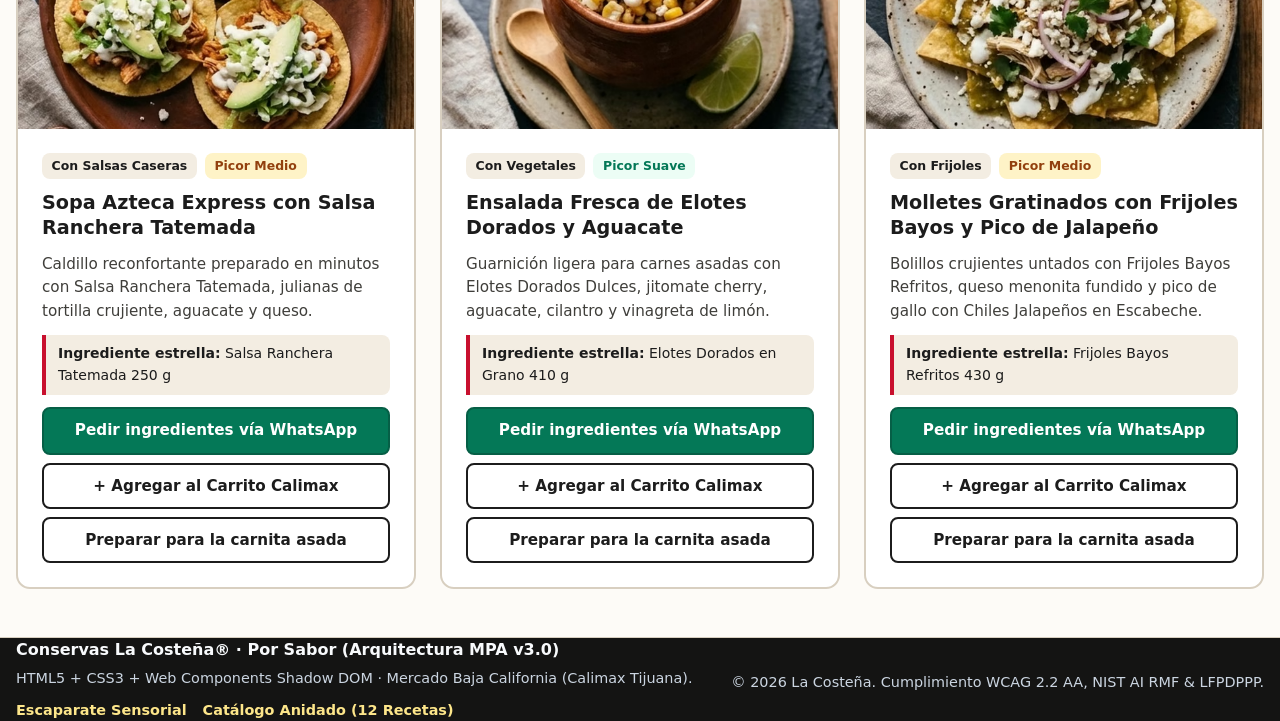
==== commit e24bf26b: "Version 5.0" ====
--- a/recetas.html
+++ b/recetas.html
@@ -6,6 +6,7 @@
   <title>La Costeña® | Recetario Matricial Completo (12+ Recetas Baja California)</title>
   <meta name="description" content="Explora las 12 recetas del Sistema Matricial de La Costeña® para Baja California. Filtra por línea de producto, nivel de picor y tiempo, y pide ingredientes en Calimax Tijuana.">
   <meta name="theme-color" content="#9E0B22">
+  <link rel="stylesheet" href="css/variables.css">
   <link rel="stylesheet" href="css/styles.css">
 
   <!-- AEO JSON-LD Granular en recetas.html: 12 Recetas Completas -->
@@ -50,7 +51,19 @@
   <!-- Web Component de Cabecera Compartida (Shadow DOM) -->
   <site-header>
     <header class="site-header">
-      <nav aria-label="Navegación de respaldo"><a href="index.html">Volver al inicio</a></nav>
+      <div class="container header-inner">
+        <a href="index.html" class="brand-logo" aria-label="La Costeña Inicio">
+          <span class="brand-crest" aria-hidden="true">LC</span>
+          <span>La Costeña<sup>®</sup></span>
+        </a>
+        <nav aria-label="Navegación principal">
+          <ul class="nav-list">
+            <li><a href="index.html" class="nav-link">Inicio Sensorial</a></li>
+            <li><a href="index.html#catalogo" class="nav-link">Catálogo</a></li>
+            <li><a href="recetas.html" class="nav-link nav-cta" aria-current="page">Cocinar Ahora</a></li>
+          </ul>
+        </nav>
+      </div>
     </header>
   </site-header>
 
@@ -76,7 +89,7 @@
           </button>
         </div>
 
-        <div id="matrix-panel" class="matrix-shell">
+        <div id="matrix-panel" class="matrix-shell glass-panel">
           <div class="matrix-top-bar">
             <div class="search-field-wrap">
               <label for="recipe-search" class="search-label">Buscar por ingrediente local o platillo</label>
@@ -84,7 +97,7 @@
                 type="search"
                 id="recipe-search"
                 class="search-input"
-                placeholder="Ej. chipotle, camarón, burrito, Tijuana, chilaquiles..."
+                placeholder="Busca por ingrediente... ej. chipotle, elotitos, salsa verde"
                 autocomplete="off"
               >
             </div>
@@ -136,18 +149,64 @@
           </div>
         </div>
 
-        <!-- Contenedor Completo de 12+ Recetas -->
-        <div id="recipe-grid-full" class="card-grid" aria-live="polite"></div>
+        <!-- Contenedor Completo de 12+ Recetas con pre-renderizado semántico <picture> -->
+        <div id="recipe-grid-full" class="card-grid" aria-live="polite">
+          <article class="recipe-card gpu-card">
+            <div class="recipe-media">
+              <picture class="media-picture">
+                <source srcset="assets/img/receta-chilaquiles-verdes.avif" type="image/avif">
+                <source srcset="assets/img/receta-chilaquiles-verdes.webp" type="image/webp">
+                <img src="assets/img/receta-chilaquiles-verdes.webp" alt="Chilaquiles Verdes Crujientes con Pollo Deshebrado" width="600" height="400" loading="lazy" decoding="async" class="media-img">
+              </picture>
+            </div>
+            <div class="recipe-body">
+              <button type="button" class="btn btn-secondary btn-open-recipe" data-recipe-id="rec-chilaquiles">Preparar para la carnita asada</button>
+            </div>
+          </article>
+          <article class="recipe-card gpu-card">
+            <div class="recipe-media">
+              <picture class="media-picture">
+                <source srcset="assets/img/receta-tinga-pollo.avif" type="image/avif">
+                <source srcset="assets/img/receta-tinga-pollo.webp" type="image/webp">
+                <img src="assets/img/receta-tinga-pollo.webp" alt="Tinga Poblana de Pollo al Chipotle Adobado" width="600" height="400" loading="lazy" decoding="async" class="media-img">
+              </picture>
+            </div>
+          </article>
+          <article class="recipe-card gpu-card">
+            <div class="recipe-media">
+              <picture class="media-picture">
+                <source srcset="assets/img/receta-esquites.avif" type="image/avif">
+                <source srcset="assets/img/receta-esquites.webp" type="image/webp">
+                <img src="assets/img/receta-esquites.webp" alt="Esquites Callejeros Cremosos con Mayonesa de Chipotle" width="600" height="400" loading="lazy" decoding="async" class="media-img">
+              </picture>
+            </div>
+          </article>
+          <article class="recipe-card gpu-card">
+            <div class="recipe-media">
+              <picture class="media-picture">
+                <source srcset="assets/img/receta-croquetas-platano.avif" type="image/avif">
+                <source srcset="assets/img/receta-croquetas-platano.webp" type="image/webp">
+                <img src="assets/img/receta-croquetas-platano.webp" alt="Croquetas de Plátano Macho sobre Frijoles Bayos Refritos" width="600" height="400" loading="lazy" decoding="async" class="media-img">
+              </picture>
+            </div>
+          </article>
+        </div>
       </div>
     </section>
   </main>
 
-  <!-- Modal Nativo <dialog> para Receta Paso a Paso -->
+  <!-- Bottom Sheet Nativo <dialog id="sheet"> (reemplaza modales tradicionales) -->
+  <dialog id="sheet" class="bottom-sheet-dialog glass-panel" aria-labelledby="sheet-recipe-title">
+    <div id="sheet-content" class="dialog-inner"></div>
+  </dialog>
+
   <dialog id="recipe-dialog" class="recipe-dialog" aria-labelledby="dialog-recipe-title">
     <div id="recipe-dialog-content" class="dialog-inner"></div>
   </dialog>
 
-  <!-- Widget Omnicanal de Carrito WhatsApp (Web Component con Shadow DOM) -->
+  <!-- Componentes Transaccionales V4 (Thumb Zone & Scroll-Aware FAB) -->
+  <bottom-nav></bottom-nav>
+  <whatsapp-fab>Pedir por Whats (Envío Gratis)</whatsapp-fab>
   <whatsapp-cart-widget></whatsapp-cart-widget>
 
   <!-- Agente Virtual de Atención al Cliente (NIST AI Risk Management Framework & LFPDPPP) -->
--- a/css/variables.css
+++ b/css/variables.css
@@ -0,0 +1,62 @@
+/* ponytail: single-file CSS custom properties with automatic prefers-color-scheme dark mode */
+
+:root {
+  /* Design System V4 — Modo Claro */
+  --primary: #C8102E;
+  --primary-dark: #9E0B22;
+  --surface: #FDFBF7;
+  --surface-elevated: #F3EDE2;
+  --surface-card: #FFFFFF;
+  --text: #1C1C1C;
+  --text-muted: #4A4843;
+  --glass-bg: rgba(253, 251, 247, 0.76);
+  --glass-border: rgba(28, 28, 28, 0.14);
+
+  /* Alias semánticos heredados (compatibilidad V1–V3) */
+  --color-brand-red: var(--primary);
+  --color-brand-red-dark: var(--primary-dark);
+  --color-accent-orange: #C2410C;
+  --color-herb-green: #047857;
+  --color-herb-bg: #ECFDF5;
+  --color-bg-canvas: var(--surface);
+  --color-bg-surface: var(--surface-card);
+  --color-bg-elevated: var(--surface-elevated);
+  --color-text-primary: var(--text);
+  --color-text-secondary: var(--text-muted);
+  --color-border: #D8CFC0;
+  --color-focus-ring: #047857;
+  --color-focus-offset: var(--surface);
+
+  /* Tipografía Nativa */
+  --font-display: 'Rubik', system-ui, -apple-system, 'Segoe UI', Roboto, sans-serif;
+  --font-sans: 'Nunito Sans', system-ui, -apple-system, 'Segoe UI', Roboto, sans-serif;
+
+  /* Escala Espacial */
+  --space-1: 0.25rem;
+  --space-2: 0.5rem;
+  --space-3: 0.75rem;
+  --space-4: 1rem;
+  --space-6: 1.5rem;
+  --space-8: 2rem;
+  --space-12: 3rem;
+  --space-16: 4rem;
+
+  --radius-sm: 0.5rem;
+  --radius-md: 0.875rem;
+  --radius-lg: 1.25rem;
+  --ease-gpu: cubic-bezier(0.22, 1, 0.36, 1);
+}
+
+@media (prefers-color-scheme: dark) {
+  :root {
+    --surface: #1E1E1E;
+    --surface-elevated: #2A2A2A;
+    --surface-card: #252525;
+    --text: #EAEAEA;
+    --text-muted: #B8B5AD;
+    --glass-bg: rgba(30, 30, 30, 0.78);
+    --glass-border: rgba(234, 234, 234, 0.16);
+    --color-border: #3D3D3D;
+    --color-herb-bg: rgba(4, 120, 87, 0.22);
+  }
+}
--- a/css/styles.css
+++ b/css/styles.css
@@ -1,14 +1,21 @@
+@import url('./variables.css');
+
 :root {
+  /* Paleta Design System V4 (Claro por defecto) */
+  --primary: #C8102E;
+  --surface: #FDFBF7;
+  --text: #1C1C1C;
+
   /* Paleta Sensorial de Alto Contraste (WCAG 2.2 AA/AAA) */
-  --color-brand-red: #9E0B22;
-  --color-brand-red-dark: #7A0618;
+  --color-brand-red: var(--primary);
+  --color-brand-red-dark: #9E0B22;
   --color-accent-orange: #C2410C;
   --color-herb-green: #047857;
   --color-herb-bg: #ECFDF5;
-  --color-bg-canvas: #FAF7F2;
+  --color-bg-canvas: var(--surface);
   --color-bg-surface: #FFFFFF;
   --color-bg-elevated: #F3EDE2;
-  --color-text-primary: #141413;
+  --color-text-primary: var(--text);
   --color-text-secondary: #3F3E3A;
   --color-border: #D8CFC0;
   --color-focus-ring: #047857;
@@ -34,6 +41,34 @@
   --ease-gpu: cubic-bezier(0.22, 1, 0.36, 1);
 }
 
+@media (prefers-color-scheme: dark) {
+  :root {
+    --surface: #1E1E1E;
+    --text: #EAEAEA;
+    --color-bg-canvas: #1E1E1E;
+    --color-bg-surface: #262626;
+    --color-bg-elevated: #2F2F2F;
+    --color-text-primary: #EAEAEA;
+    --color-text-secondary: #C4C1B8;
+    --color-border: #3E3E3E;
+  }
+}
+
+/* Clase Utilitaria Glassmorphism V4 (.glass-panel) */
+.glass-panel {
+  background: rgba(253, 251, 247, 0.76);
+  -webkit-backdrop-filter: blur(12px);
+  backdrop-filter: blur(12px);
+  border: 1px solid rgba(28, 28, 28, 0.14);
+}
+
+@media (prefers-color-scheme: dark) {
+  .glass-panel {
+    background: rgba(30, 30, 30, 0.78);
+    border-color: rgba(234, 234, 234, 0.16);
+  }
+}
+
 *,
 *::before,
 *::after {
@@ -67,21 +102,29 @@
 /* Enlace para saltar navegación por teclado */
 .skip-link {
   position: absolute;
-  top: var(--space-2);
-  left: var(--space-4);
-  z-index: 9999;
+  width: 1px;
+  height: 1px;
+  padding: 0;
+  margin: -1px;
+  overflow: hidden;
+  clip: rect(0, 0, 0, 0);
+  white-space: nowrap;
+  border-width: 0;
+}
+
+.skip-link:focus,
+.skip-link:focus-visible {
+  position: static;
+  width: auto;
+  height: auto;
+  clip: auto;
+  white-space: normal;
+  display: inline-block;
   padding: var(--space-3) var(--space-4);
   background: var(--color-text-primary);
   color: #FFFFFF;
   font-weight: 700;
   text-decoration: none;
-  border-radius: var(--radius-sm);
-  transform: translate3d(0, -150%, 0);
-  transition: transform 180ms var(--ease-gpu);
-}
-
-.skip-link:focus-visible {
-  transform: translate3d(0, 0, 0);
 }
 
 .container {
@@ -1024,7 +1067,118 @@
   border: 0;
 }
 
-/* Fase 4 & v2.0: Neuro-inclusión (@media prefers-reduced-motion) */
+/* Micro-interacciones Haptic Feedback Visual (:active) */
+.btn:active,
+.card:active,
+.gpu-card:active,
+.is-haptic-active {
+  transform: scale(0.98);
+}
+
+/* Skeleton Screens Nativos con GPU @keyframes shimmer */
+@keyframes shimmer {
+  0% {
+    transform: translate3d(-100%, 0, 0);
+    opacity: 0.45;
+  }
+  50% {
+    opacity: 0.85;
+  }
+  100% {
+    transform: translate3d(100%, 0, 0);
+    opacity: 0.45;
+  }
+}
+
+.skeleton-card {
+  position: relative;
+  overflow: hidden;
+  min-height: 360px;
+  border-radius: var(--radius-md);
+  background: var(--color-bg-elevated);
+  border: 2px solid var(--color-border);
+}
+
+.skeleton-card::after {
+  content: '';
+  position: absolute;
+  inset: 0;
+  background: linear-gradient(
+    90deg,
+     rgba(255, 255, 255, 0) 0%,
+    rgba(255, 255, 255, 0.45) 50%,
+    rgba(255, 255, 255, 0) 100%
+  );
+  transform: translate3d(-100%, 0, 0);
+  animation: shimmer 900ms var(--ease-gpu) infinite;
+}
+
+/* Bottom Sheet Nativo <dialog id="sheet"> animado por GPU desde el borde inferior */
+dialog#sheet,
+.bottom-sheet-dialog {
+  margin: auto auto 0 auto;
+  width: min(100vw, 760px);
+  max-height: 88vh;
+  border: 2px solid var(--color-border);
+  border-bottom: none;
+  border-radius: var(--radius-lg) var(--radius-lg) 0 0;
+  background: var(--color-bg-surface);
+  color: var(--color-text-primary);
+  padding: 0;
+  transform: translate3d(0, 100%, 0);
+  opacity: 0;
+  transition: transform 240ms var(--ease-gpu), opacity 240ms var(--ease-gpu);
+}
+
+dialog#sheet[open],
+.bottom-sheet-dialog[open] {
+  transform: translate3d(0, 0, 0);
+  opacity: 1;
+}
+
+dialog#sheet::backdrop {
+  background: rgba(20, 20, 19, 0.65);
+  -webkit-backdrop-filter: blur(4px);
+  backdrop-filter: blur(4px);
+}
+
+.sheet-handle {
+  width: 48px;
+  height: 5px;
+  border-radius: 999px;
+  background: var(--color-border);
+  margin: var(--space-3) auto var(--space-2);
+}
+
+/* Lienzo Spatial UI / Iluminación PBR 3D */
+.spatial-pbr-stage {
+  position: relative;
+  margin-top: var(--space-4);
+  padding: var(--space-3) var(--space-4);
+  border-radius: var(--radius-md);
+  display: flex;
+  align-items: center;
+  justify-content: space-between;
+  gap: var(--space-4);
+}
+
+.spatial-pbr-canvas {
+  width: 120px;
+  height: 80px;
+  border-radius: var(--radius-sm);
+  display: block;
+}
+
+@media (max-width: 768px) {
+  body {
+    padding-bottom: 4.75rem;
+  }
+  site-header {
+    display: none;
+  }
+}
+
+/* Fase 4 & v4.0: Neuro-inclusión (@media prefers-reduced-motion) */
 @media (prefers-reduced-motion: reduce) {
   * {
     transition: none !important;
